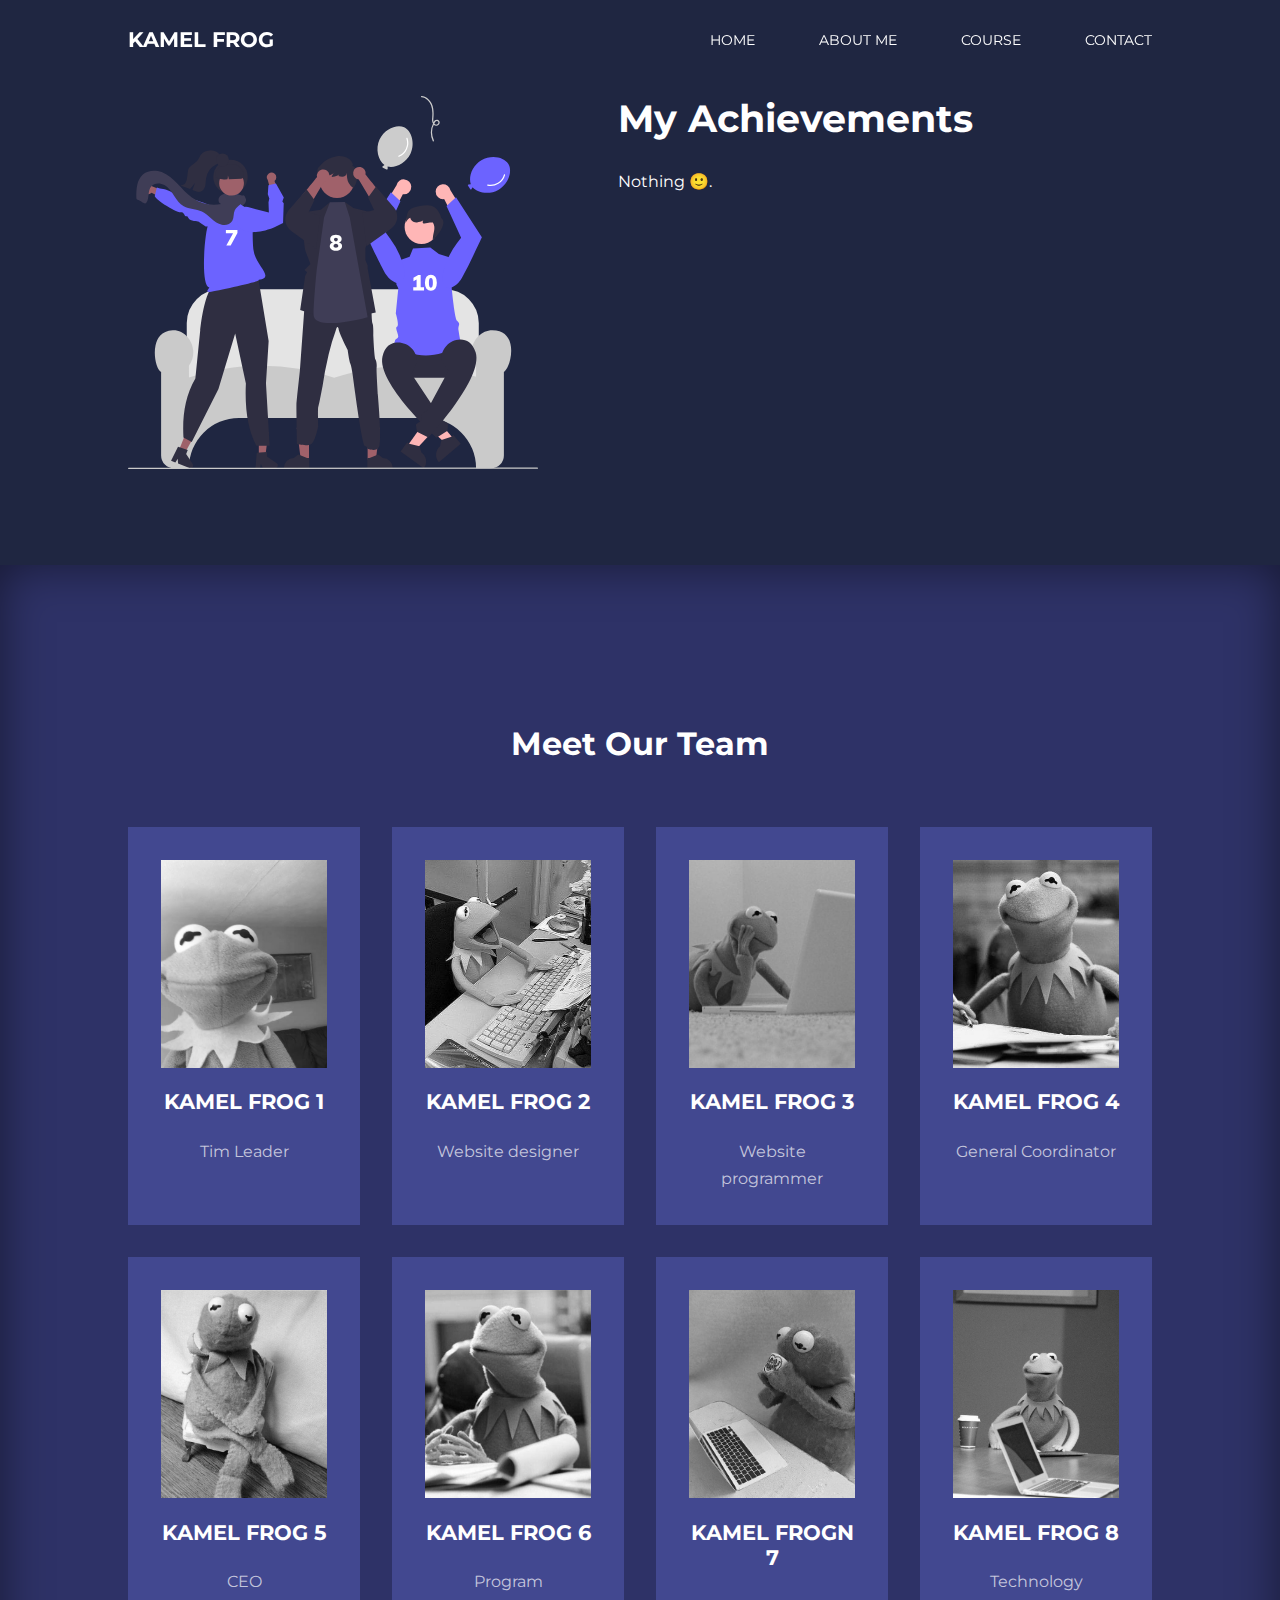
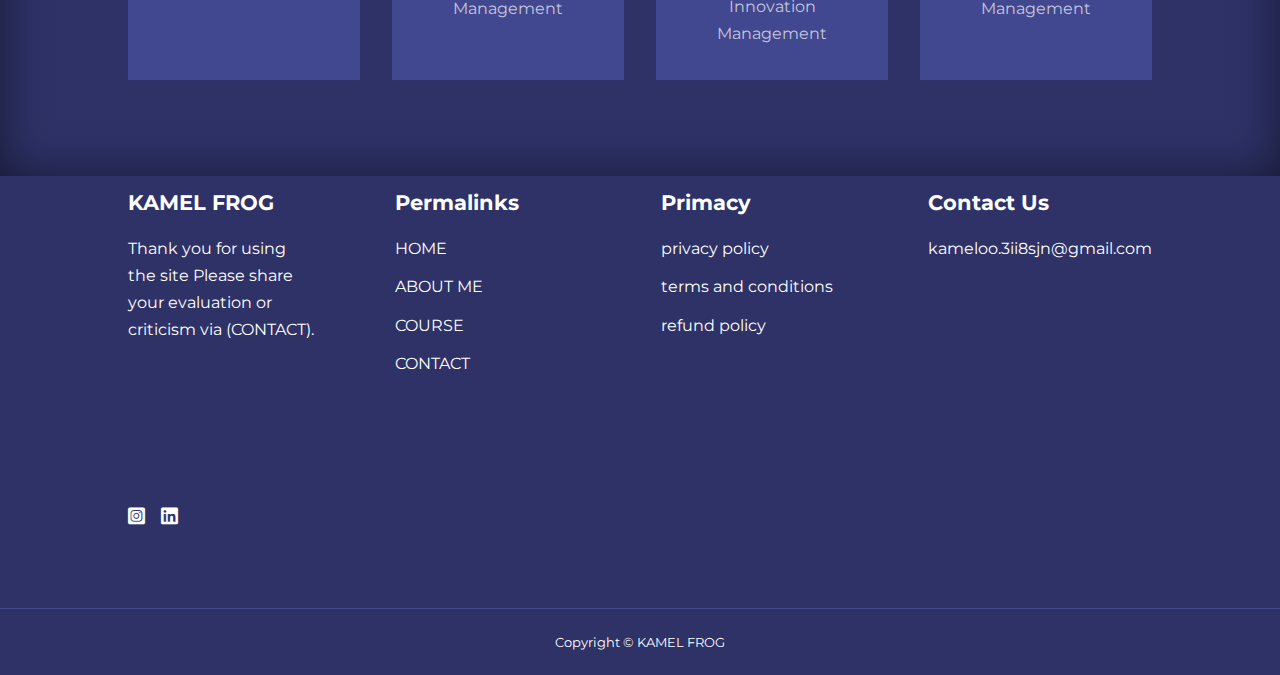
==== about.html @ 3de457ad "Add files via upload" ====
<!DOCTYPE html>
<html lang="en">

<head>
    <meta charset="UTF-8">
    <meta http-equiv="X-UA-Compatible" content="IE=edge">
    <meta name="viewport" content="width=device-width, initial-scale=1.0">
    <title>kamel frog2</title>
    <link rel="stylesheet" href="https://cdnjs.cloudflare.com/ajax/libs/font-awesome/5.15.4/css/all.min.css">
    <link rel="stylesheet" href="./css/about.css">
    <link rel="stylesheet" href="./css/style.css">
    <link rel="preconnect" href="https://fonts.googleapis.com">
    <link rel="preconnect" href="https://fonts.gstatic.com" crossorigin>
    <link
        href="https://fonts.googleapis.com/css2?family=Cairo:wght@200;300;400;500;600;700;800;900;1000&family=Montserrat:wght@300;400;500;600;700;800;900&family=Open+Sans:ital,wght@0,400;1,400;1,700&family=Poppins:ital,wght@0,100;0,200;0,300;0,400;0,500;0,600;0,700;0,800;0,900;1,100;1,200;1,300;1,400;1,500;1,600;1,700;1,800;1,900&display=swap"
        rel="stylesheet">
</head>

<body>
    <nav>
        <div class="container nav_container">
            <a href="index.html">
                <h4>KAMEL FROG</h4>
            </a>
            <ul class="nav_menu">
                <li><a href="index.html">HOME</a></li>
                <li><a href="about.html">ABOUT ME</a></li>
                <li><a href="courses.html">COURSE</a></li>
                <li><a href="contact.html">CONTACT</a></li>
            </ul>
            <button id="open-menu-btn"><i class="fal fa-bars"></i></button>
            <button id="close-menu-btn"><i class="fas fa-times"></i></button>
        </div>
    </nav>








    <section class="achievements">
        <div class="container about_achievements-container">
            <div class="about_achievements-left">
                <img src="/images/about achievements.svg">
            </div>
            <div class="about_achievements-right">
                <h1>My Achievements</h1>
                <p>
                    Nothing 🙂.
                </p>
                <!-- <div class="achievements_cards">
                    <article class="achievements_card">
                        <span class="achievements_icon">
                            <i class="fas fa-video"></i>
                        </span>
                        <h3>450+</h3>
                        <p>courses</p>
                    </article>

                    <article class="achievements_card">
                        <span class="achievements_icon">
                            <i class="fas fa-users"></i>
                        </span>
                        <h3>79,000+</h3>
                        <p>students</p>
                    </article>

                    <article class="achievements_card">
                        <span class="achievements_icon">
                            <i class="fas fa-award"></i>
                        </span>
                        <h3>26</h3>
                        <p>awards</p>
                    </article>
                </div> -->
            </div>
        </div>
    </section>






    <section class="team">
        <h2>Meet Our Team</h2>
        <div class="container team_container">
            <article class="team_member">
                <div class="team_member-images">
                    <img src="/images/kamel1.jpg">
                </div>
                <div class="team_member-info">
                    <h4>KAMEL FROG 1</h4>
                    <p>Tim Leader</p>
                    <div class="team_member-socials">
                        <a href="https://instagram.com/no.bz11?igshid=YmMyMTA2M2Y=" target="_blank"><i class="fab fa-instagram"></i></a>
                        <a  href="https://www.linkedin.com/in/ka-mel-5a6b23267" target="_blank"><i class="fab fa-linkedin-in"></i></a>
                    </div>
                </div>
            </article>

            <article class="team_member">
                <div class="team_member-images">
                    <img src="/images/KAMEL2.jpg">
                </div>
                <div class="team_member-info">
                    <h4>KAMEL FROG 2</h4>
                    <p>Website designer</p>
                    <div class="team_member-socials">
                        <a href="https://instagram.com/no.bz11?igshid=YmMyMTA2M2Y=" target="_blank"><i class="fab fa-instagram"></i></a>
                        <a  href="https://www.linkedin.com/in/ka-mel-5a6b23267" target="_blank"><i class="fab fa-linkedin-in"></i></a>
                    </div>
                </div>
            </article>

            <article class="team_member">
                <div class="team_member-images">
                    <img src="/images/KAMEL3.jpg">
                </div>
                <div class="team_member-info">
                    <h4>KAMEL FROG 3</h4>
                    <p>Website programmer</p>
                    <div class="team_member-socials">
                        <a href="https://instagram.com/no.bz11?igshid=YmMyMTA2M2Y="  target="_blank"><i class="fab fa-instagram"></i></a>
                        <a href="https://www.linkedin.com/in/ka-mel-5a6b23267" target="_blank"><i class="fab fa-linkedin-in"></i></a>
                    </div>
                </div>
            </article>

            <article class="team_member">
                <div class="team_member-images">
                    <img src="/images/KAMEL4.jpg">
                </div>
                <div class="team_member-info">
                    <h4>KAMEL FROG 4</h4>
                    <p>General Coordinator</p>
                    <div class="team_member-socials">
                        <a href="https://instagram.com/no.bz11?igshid=YmMyMTA2M2Y=" target="_blank"><i class="fab fa-instagram"></i></a>
                        <a href="https://www.linkedin.com/in/ka-mel-5a6b23267" target="_blank"><i class="fab fa-linkedin-in"></i></a>
                    </div>
                </div>
            </article>

            <article class="team_member">
                <div class="team_member-images">
                    <img src="/images/KAMEL5.jpg">
                </div>
                <div class="team_member-info">
                    <h4>KAMEL FROG 5</h4>
                    <p>CEO</p>
                    <div class="team_member-socials">
                        <a href="https://instagram.com/no.bz11?igshid=YmMyMTA2M2Y=" target="_blank"><i class="fab fa-instagram"></i></a>
                        <a href="https://www.linkedin.com/in/ka-mel-5a6b23267" target="_blank"><i class="fab fa-linkedin-in"></i></a>
                    </div>
                </div>
            </article>

            <article class="team_member">
                <div class="team_member-images">
                    <img src="/images/KAMEL6.jpg">
                </div>
                <div class="team_member-info">
                    <h4>KAMEL FROG 6</h4>
                    <p>Program Management</p>
                    <div class="team_member-socials">
                        <a href="https://instagram.com/no.bz11?igshid=YmMyMTA2M2Y=" target="_blank"><i class="fab fa-instagram"></i></a>
                        <a href="https://www.linkedin.com/in/ka-mel-5a6b23267" target="_blank"><i class="fab fa-linkedin-in"></i></a>
                    </div>
                </div>
            </article>

            <article class="team_member">
                <div class="team_member-images">
                    <img src="/images/KAMEL7.jpg">
                </div>
                <div class="team_member-info">
                    <h4>KAMEL FROGN 7</h4>
                    <p>Innovation Management</p>
                    <div class="team_member-socials">
                        <a href="https://instagram.com/no.bz11?igshid=YmMyMTA2M2Y=" target="_blank"><i class="fab fa-instagram"></i></a>
                        <a href="https://www.linkedin.com/in/ka-mel-5a6b23267" target="_blank"><i class="fab fa-linkedin-in"></i></a>
                    </div>
                </div>
            </article>

            <article class="team_member">
                <div class="team_member-images">
                    <img src="/images/KAMEL8.jpg">
                </div>
                <div class="team_member-info">
                    <h4>KAMEL FROG 8</h4>
                    <p>Technology Management</p>
                    <div class="team_member-socials">
                        <a href="https://instagram.com/no.bz11?igshid=YmMyMTA2M2Y=" target="_blank"><i class="fab fa-instagram"></i></a>
                        <a href="https://www.linkedin.com/in/ka-mel-5a6b23267" target="_blank"><i class="fab fa-linkedin-in"></i></a>
                    </div>
                </div>
            </article>
        </div>
    </section>






    <footer class="footer">
        <div class="container footer_container">
            <div class="footer_1">
                <a href="index.html" class="footer_logo">
                    <h4>KAMEL FROG</h4>
                </a>
                <p>
                    Thank you for using the site Please share your evaluation or criticism via (CONTACT).
                </p>
            </div>
            <div class="footer_2">
                <h4>Permalinks</h4>
                <ul class="permalinks">
                    <li><a href="index.html">HOME</a></li>
                    <li><a href="about.html">ABOUT ME</a></li>
                    <li><a href="courses.html">COURSE</a></li>
                    <li><a href="contact.html">CONTACT</a></li>
                </ul>
            </div>
            <div class="footer_3">
                <h4>Primacy</h4>
                <ul class="primacy">
                    <li><a href="#">privacy policy</a></li>
                    <li><a href="#">terms and conditions</a></li>
                    <li><a href="#">refund policy</a></li>
                </ul>
            </div>
            <div class="footer_4">
                <h4>Contact Us</h4>
                <div>
                    <p>kameloo.3ii8sjn@gmail.com</p>
                </div>
            </div>
            <ul class="footer_socials">
                <li>
                    <a href="https://instagram.com/no.bz11?igshid=YmMyMTA2M2Y=" target="_blank"><i class="fab fa-instagram-square"></i></a>
                </li>
                <li>
                    <a href="https://www.linkedin.com/in/ka-mel-5a6b23267" target="_blank"><i class="fab fa-linkedin"></i></a>
                </li>
            </ul>
        </div>
        <div class="footer_copyright">
            <small>Copyright &copy; KAMEL FROG</small>
        </div>
    </footer>




    <script src="main.js"></script>











</body>

</html>
---- css/about.css ----
.about_achievements{
    margin-top: 3rem;
}

.about_achievements-container{
    display: grid;
    grid-template-columns: 40% 60%;
    gap: 5rem;
}

.about_achievements-right > p{
    margin: 1.6rem 0 2.5rem;
}

.achievements_cards{
    display: grid;
    grid-template-columns: repeat(3, 1fr);
    gap: 1.5rem;
}

.achievements_card{
    background: var(--color-bg1);
    padding: 1.6rem;
    border-radius: 1rem;
    text-align: center;
    transition: var(--transition);

}
.achievements_card:hover{
    background: var(--color-bg2);
    box-shadow: 0 3rem 3rem rgba(0, 0, 0, 0.3 );
}

.achievements_icon{
    background: var(--color-danger);
    padding: 0.6rem;
    border-radius: 1rem;
    display: inline-block;
    margin-bottom: 2rem;
    font-size: 2rem;
}


.achievements_card:nth-child(2) .achievements_icon{
    background: var(--color-success);
}

.achievements_card:nth-child(3) .achievements_icon{
    background: var(--color-primary);
}

.achievements_card p{
    margin-top: 1rem;
}

.team{
    background: var(--color-bg1);
    box-shadow: inset 0 0 3rem rgba(0, 0, 0, 0.5 );
}

.team_container{
    display: grid;
    grid-template-columns: repeat(4, 1fr);
    gap: 2rem;
}



.team_member{
    background: var(--color-bg2);
    padding: 2rem;
    border: 1px solid transparent;
    transition: var(--transition);
    position: relative;
    overflow: hidden;
}

.team_member:hover{
    background: transparent;
    border-color: var(--color-primary);
}
.team_member-images img{
    filter: saturate(0);
    height: 13rem;
}
.team_member:hover img{
    filter: saturate(1);
}

.team_member-info * {
    text-align: center;
    margin-top: 1.4rem;
}

.team_member-info p {
    color: var(--color-light);
}
.team_member-socials{
    position: absolute;
    top: 50%;
    transform: translateY(-50%);
    right: -100%;
    display: flex;
    flex-direction: column;
    background: var(--color-primary);
    border-radius: 1rem 0 0 1rem;
    box-shadow: -2rem 0 2rem rgba(0, 0, 0, 0.3 );
    transition: var(--transition);
}
.team_member:hover .team_member-socials{
    right: 0;
}

.team_member-socials a{
    padding: 1rem;
}




@media screen  and (max-width: 1024px) {
    .about_achievements{
        margin-top: 2rem;
    }

    .about_achievements-container{
        grid-template-columns: 1fr;
        gap: 4rem;
    }

    .about_achievements-left{
        width: 80%;
        margin: 0 auto;
    }

    .team_container{
        grid-template-columns: repeat(3,1fr);
        gap: 1.5rem;
    }

    .team_member{
        padding: 1rem;
    }
}


@media screen  and (max-width: 600px) {
    .achievements_cards{
        grid-template-columns: 1fr 1fr;
        gap: 0.7rem;
    }

    .team_container{
        grid-template-columns: 1fr 1fr;
        gap: 0.7rem;
    }


    .team_member{
        padding: 0;
    }


    .team_member p{
        margin-bottom: 1.5rem;
    }
}
---- css/style.css ----
* {
  margin: 0;
  padding: 0;
  border: 0;
  outline: 0;
  text-decoration: none;
  list-style: none;
  box-sizing: border-box;
}
:root {
  --color-primary: #6c63ff;
  --color-success: #00bf8e;
  --color-warning: #f7c94b;
  --color-danger: #f75842;
  --color-danger-variant: rgba(247, 88, 66, 0.4);
  --color-width: #fff;
  --color-light: rgba(255, 255, 255, 0.7);
  --color-black: #000;
  --color-bg: #1f2641;
  --color-bg1: #2e3267;
  --color-bg2: #424890;

  --container-width-lg: 80%;
  --container-width-md: 90%;
  --container-width-sm: 94%;

  --transition: all 400ms ease;
}

body {
  font-family: "Montserrat", sans-serif;
  line-height: 1.7;
  color: var(--color-width);
  background: var(--color-bg);
}

.container {
  width: var(--container-width-lg);
  margin: 0 auto;
}
section {
  padding: 6rem 0;
}
section h2 {
  text-align: center;
  margin: 4rem;
}

h1,
h2,
h3,
h4,
h5 {
  line-height: 1.2;
}
h1 {
  font-size: 2.4rem;
}
h2 {
  font-size: 2rem;
}
h3 {
  font-size: 1.6rem;
}
h4 {
  font-size: 1.3rem;
}
a {
  color: var(--color-width);
}

img {
  width: 100%;
  display: block;
  object-fit: cover;
  /* height: 13rem; */
}
.big-name{
  color: yellow;
}
.mid-name{
  color: blue;
}

.smoll-name{
  color: orange;
}

.book{
  color: yellow;
}
.Islamic{
  color: green;
}

.btn {
  display: inline-block;
  background: var(--color-width);
  color: var(--color-black);
  padding: 1rem 2rem;
  border: 1px solid transparent;
  font-weight: 500;
  transition: var(--transition);
}

.btn:hover {
  background: transparent;
  color: var(--color-width);
  border-color: var(--color-width);
}

.btn-primary {
  background: var(--color-danger);
  color: var(--color-width);
}

nav {
  background: transparent;
  width: 100vw;
  height: 5rem;
  position: fixed;
  top: 0;
  z-index: 11;
}
.window-scroll {
  background: var(--color-primary);
  box-shadow: 0 1rem 2rem rgba(0, 0, 0, 0.2);
}

.nav_container {
  height: 100%;
  display: flex;
  justify-content: space-between;
  align-items: center;
}

nav button {
  display: none;
}

.nav_menu {
  display: flex;
  align-items: center;
  gap: 4rem;
}

.nav_menu a {
  font-size: 0.9rem;
  transition: var(--transition);
}

.nav_menu a:hover {
  color: var(--color-bg2);
}

header {
  position: relative;
  top: 5rem;
  height: 70vh;
  margin-bottom: 5rem;
}

.header_container {
  display: grid;
  grid-template-columns: 1fr 1fr;
  align-items: center;
  gap: 5rem;
  height: 100%;
}

.header_left p {
  margin: 1rem 0 2.4rem;
}

.categories {
  background: var(--color-bg1);
  height: 32rem;
}

.categories h1 {
  line-height: 1;
  margin-bottom: 3rem;
}

.categories_container {
  display: grid;
  grid-template-columns: 40% 60%;
}

.categories_left {
  margin-right: 4rem;
}
.categories_left p {
  margin: 1rem 0 3rem;
}
.categories_right {
  display: grid;
  grid-template-columns: repeat(3, 1fr);
  gap: 1.2rem;
}

.category {
  background: var(--color-bg2);
  padding: 2rem;
  border-radius: 2rem;
  transition: var(--transition);
}

.category:hover {
  box-shadow: 0 3rem rgba(0, 0, 0, 0.3);
  z-index: 1;
}

.category:nth-child(2) .category_icon {
  background: var(--color-danger);
}

.category:nth-child(3) .category_icon {
  background: var(--color-success);
}

.category:nth-child(4) .category_icon {
  background: var(--color-warning);
}

.category:nth-child(5) .category_icon {
  background: var(--color-success);
}

.category_icon {
  background: var(--color-primary);
  padding: 0.7rem;
  border-radius: 0.9rem;
}

.category h5 {
  margin: 2rem 0 1rem;
}
.category p {
  font-size: 0.85rem;
}

.courses {
  margin-top: 10rem;
}

.courses_container {
  display: grid;
  grid-template-columns: repeat(3, 1fr);
  gap: 2rem;
}

.course {
  background: var(--color-bg1);
  text-align: center;
  border: 1px solid transparent;
  transition: var(--transition);
}

.course:hover {
  background: transparent;
  border-color: var(--color-primary);
}

.course_info {
  padding: 2rem;
}

.course_info p {
  margin: 1.2rem 0 2rem;
  font-size: 0.9rem;
}

.faqs {
  background: var(--color-bg1);
  box-shadow: inset 0 0 3rem rgba(0, 0, 0, 0.5);
}

.faqs_container {
  display: grid;
  grid-template-columns: 1fr 1fr;
  gap: 1rem;
}

.faq {
  padding: 2rem;
  display: flex;
  align-items: center;
  gap: 1.4rem;
  height: fit-content;
  background: var(--color-primary);
  cursor: pointer;
}
.faq h4 {
  font-size: 1rem;
  line-height: 2.2rem;
}

.faq_icon {
  align-self: flex-start;
  font-size: 1.2rem;
}

.faq p {
  margin-top: 0.8rem;
  display: none;
}

.faq.open p {
  display: block;
}

.testimonials_container {
  overflow-x: hidden;
  position: relative;
  margin-bottom: 5rem;
}

.testimonial {
  padding-top: 2rem;
}

.avatar {
  width: 6rem;
  height: 6rem;
  border-radius: 50%;
  overflow: hidden;
  margin: 0 auto 1rem;
  border: 1rem solid var(--color-bg1);
}
.testimonials_info {
  text-align: center;
}

.testimonial_body {
  background: var(--color-primary);
  padding: 2rem;
  margin-top: 3rem;
  position: relative;
}
.testimonial_body::before {
  content: "";
  display: block;
  background: linear-gradient(
    135deg,
    transparent,
    var(--color-primary),
    var(--color-primary),
    var(--color-primary)
  );
  width: 3rem;
  height: 3rem;
  position: absolute;
  left: 50%;
  top: -1.5rem;
  transform: rotate(45deg);
}
footer {
  background: var(--color-bg1);
  padding-top: 0.9rem;
}
.footer_container {
  display: grid;
  grid-template-columns: repeat(4, 1fr);
  gap: 5rem;
}

.footer_container > div h4 {
  margin-bottom: 1.2rem;
}
.footer_1 p {
  margin: 0 0 2rem;
}
footer ul li {
  margin-bottom: 0.7rem;
}
footer ul li a:hover {
  text-decoration: underline;
}
.footer_socials {
  display: flex;
  gap: 1rem;
  font-size: 1.2rem;
  margin-top: 2rem;
}
.footer_copyright {
  text-align: center;
  margin-top: 4rem;
  padding: 1.2rem 0;
  border-top: 1px solid var(--color-bg2);
}

@media screen and (max-width: 1024px) {
  .container {
    width: var(--container-width-md);
  }
  h1 {
    font-size: 2.2rem;
  }
  h2 {
    font-size: 1.7rem;
  }
  h3 {
    font-size: 1.4rem;
  }
  h4 {
    font-size: 1.2rem;
  }

  nav button {
    display: inline-block;
    background: transparent;
    font-size: 1.8rem;
    color: var(--color-width);
    cursor: pointer;
  }

  nav button#close-menu-btn {
    display: none;
  }
  .nav_menu {
    position: fixed;
    top: 5rem;
    right: 5%;
    height: fit-content;
    width: 18rem;
    flex-direction: column;
    gap: 0;
    display: none;
  }

  .nav_menu li {
    width: 100%;
    height: 5, 8rem;
    animation: animateNavItems 400ms linear forwards;
    transform-origin: top right;
    opacity: 0;
  }

  .nav_menu li:nth-child(2) {
    animation-delay: 200ms;
  }

  .nav_menu li:nth-child(3) {
    animation-delay: 400ms;
  }

  .nav_menu li:nth-child(4) {
    animation-delay: 600ms;
  }

  @keyframes animateNavItems {
    0% {
      transform: rotateZ(-90deg) rotateX(90deg) scale(0.1);
    }
    100% {
      transform: rotateZ(0) rotateX(0) scale(1);
      opacity: 1;
    }
  }

  .nav_menu li a {
    background: var(--color-primary);
    box-shadow: -4rem 6rem 10rem rgba(0, 0, 0, 0.6);
    width: 100%;
    height: 100%;
    display: grid;
    place-items: center;
  }
  .nav_menu li a:hover {
    background: var(--color-bg2);
    color: var(--color-width);
  }

  header {
    height: 52vh;
    margin-bottom: 4rem;
  }

  .header_container {
    gap: 0;
    padding-bottom: 3rem;
  }

  .categories {
    height: auto;
  }

  .categories_container {
    grid-template-columns: 1fr;
    gap: 3rem;
  }

  .categories_left {
    margin-right: 0;
  }

  .course {
    margin-top: 0;
  }

  .courses_container {
    grid-template-columns: 1fr 1fr;
  }

  .faqs_container {
    grid-template-columns: 1fr;
  }
  .faq {
    padding: 1.5rem;
  }

  .footer_container {
    grid-template-columns: 1fr 1fr;
  }
}

@media screen and (max-width: 600px) {
  .courses_container {
    grid-template-columns: 1fr;
  } 

  .container {
    width: var(--container-width-sm);
  }

  .nav_menu {
    right: 3%;
  }

  header {
    height: 100vh;
  }
  .header_container {
    grid-template-columns: 1fr;
    text-align: center;
    margin-top: 0;
  }

  .header_left p {
    margin-bottom: 1.3rem;
  }

  .categories_right {
    grid-template-columns: 1fr 1fr;
    gap: 0.7rem;
  }

  .categories {
    padding: 1rem;
    border-radius: 1rem;
  }

  .category_icon {
    margin-top: 4px;
    display: inline-block;
  }

  .categories_container {
    grid-template-columns: 1fr;
  }

  .testimonial_body {
    padding: 1.2rem;
  }

  .footer_container {
    grid-template-columns: 1fr;
    text-align: center;
    gap: 2rem;
  }

  .footer_1 p {
    margin: 1rem auto;
  }

  .footer_socials {
    justify-content: center;
  }
}
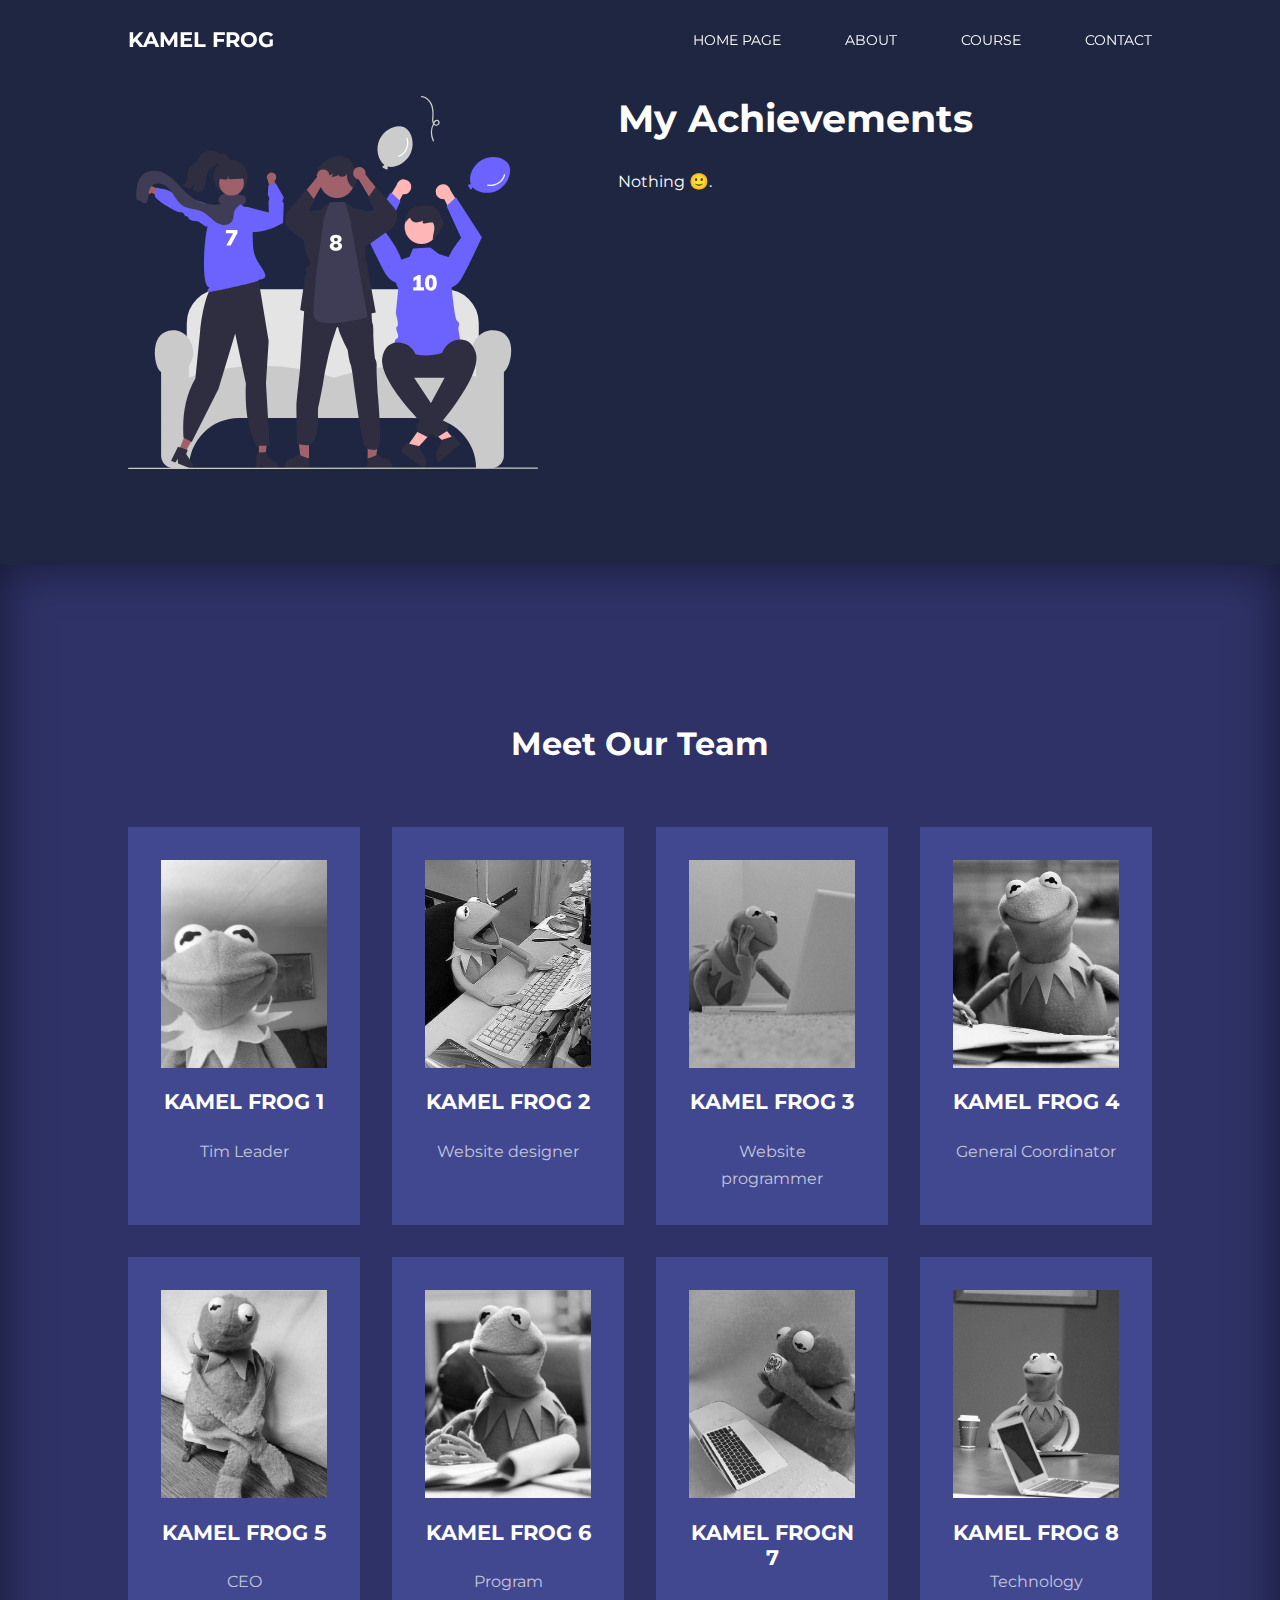
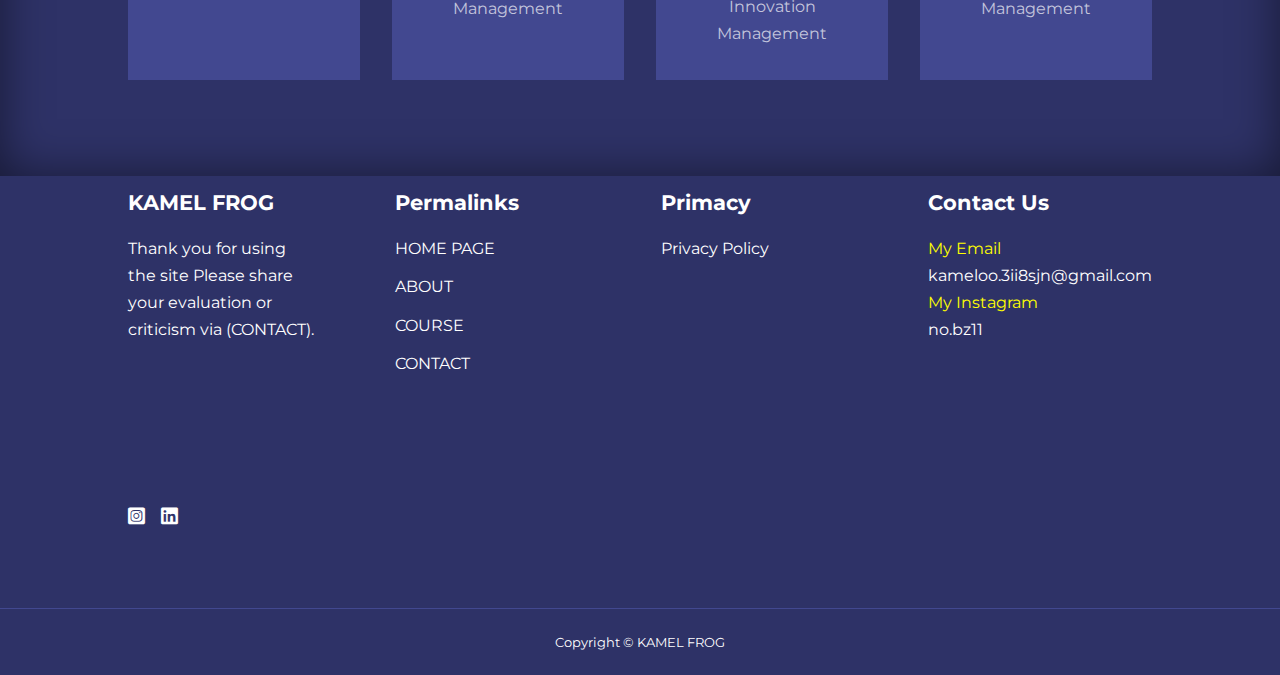
==== commit 501d22a8: "Add files via upload" ====
--- a/about.html
+++ b/about.html
@@ -23,12 +23,12 @@
                 <h4>KAMEL FROG</h4>
             </a>
             <ul class="nav_menu">
-                <li><a href="index.html">HOME</a></li>
-                <li><a href="about.html">ABOUT ME</a></li>
+                <li><a href="index.html">HOME PAGE</a></li>
+                <li><a href="about.html">ABOUT</a></li>
                 <li><a href="courses.html">COURSE</a></li>
                 <li><a href="contact.html">CONTACT</a></li>
             </ul>
-            <button id="open-menu-btn"><i class="fal fa-bars"></i></button>
+            <button id="open-menu-btn"><i class="fa fa-bars"></i></button>
             <button id="close-menu-btn"><i class="fas fa-times"></i></button>
         </div>
     </nav>
@@ -219,8 +219,8 @@
             <div class="footer_2">
                 <h4>Permalinks</h4>
                 <ul class="permalinks">
-                    <li><a href="index.html">HOME</a></li>
-                    <li><a href="about.html">ABOUT ME</a></li>
+                    <li><a href="index.html">HOME PAGE</a></li>
+                    <li><a href="about.html">ABOUT</a></li>
                     <li><a href="courses.html">COURSE</a></li>
                     <li><a href="contact.html">CONTACT</a></li>
                 </ul>
@@ -228,15 +228,20 @@
             <div class="footer_3">
                 <h4>Primacy</h4>
                 <ul class="primacy">
-                    <li><a href="#">privacy policy</a></li>
-                    <li><a href="#">terms and conditions</a></li>
-                    <li><a href="#">refund policy</a></li>
+                    <li><a href="privacy policy.html">Privacy Policy</a></li>
                 </ul>
             </div>
             <div class="footer_4">
                 <h4>Contact Us</h4>
                 <div>
-                    <p>kameloo.3ii8sjn@gmail.com</p>
+                    <p class="smolname"> My Email</p>
+                    <p>
+                        kameloo.3ii8sjn@gmail.com
+                    </p>
+                    <p class="smolname">My Instagram </p>
+                    <p>
+                        no.bz11
+                    </p>
                 </div>
             </div>
             <ul class="footer_socials">
--- a/css/style.css
+++ b/css/style.css
@@ -45,6 +45,7 @@
   text-align: center;
   margin: 4rem;
 }
+
 
 h1,
 h2,
@@ -371,6 +372,15 @@
 .footer_1 p {
   margin: 0 0 2rem;
 }
+.smolname{
+  color: yellow;
+}
+.lino{
+  color: blueviolet;
+}
+.smol{
+  color: black;
+}
 footer ul li {
   margin-bottom: 0.7rem;
 }
@@ -527,6 +537,9 @@
   .nav_menu {
     right: 3%;
   }
+  .nav_menu a{
+    font-size: 1.5rem;
+  }
 
   header {
     height: 100vh;
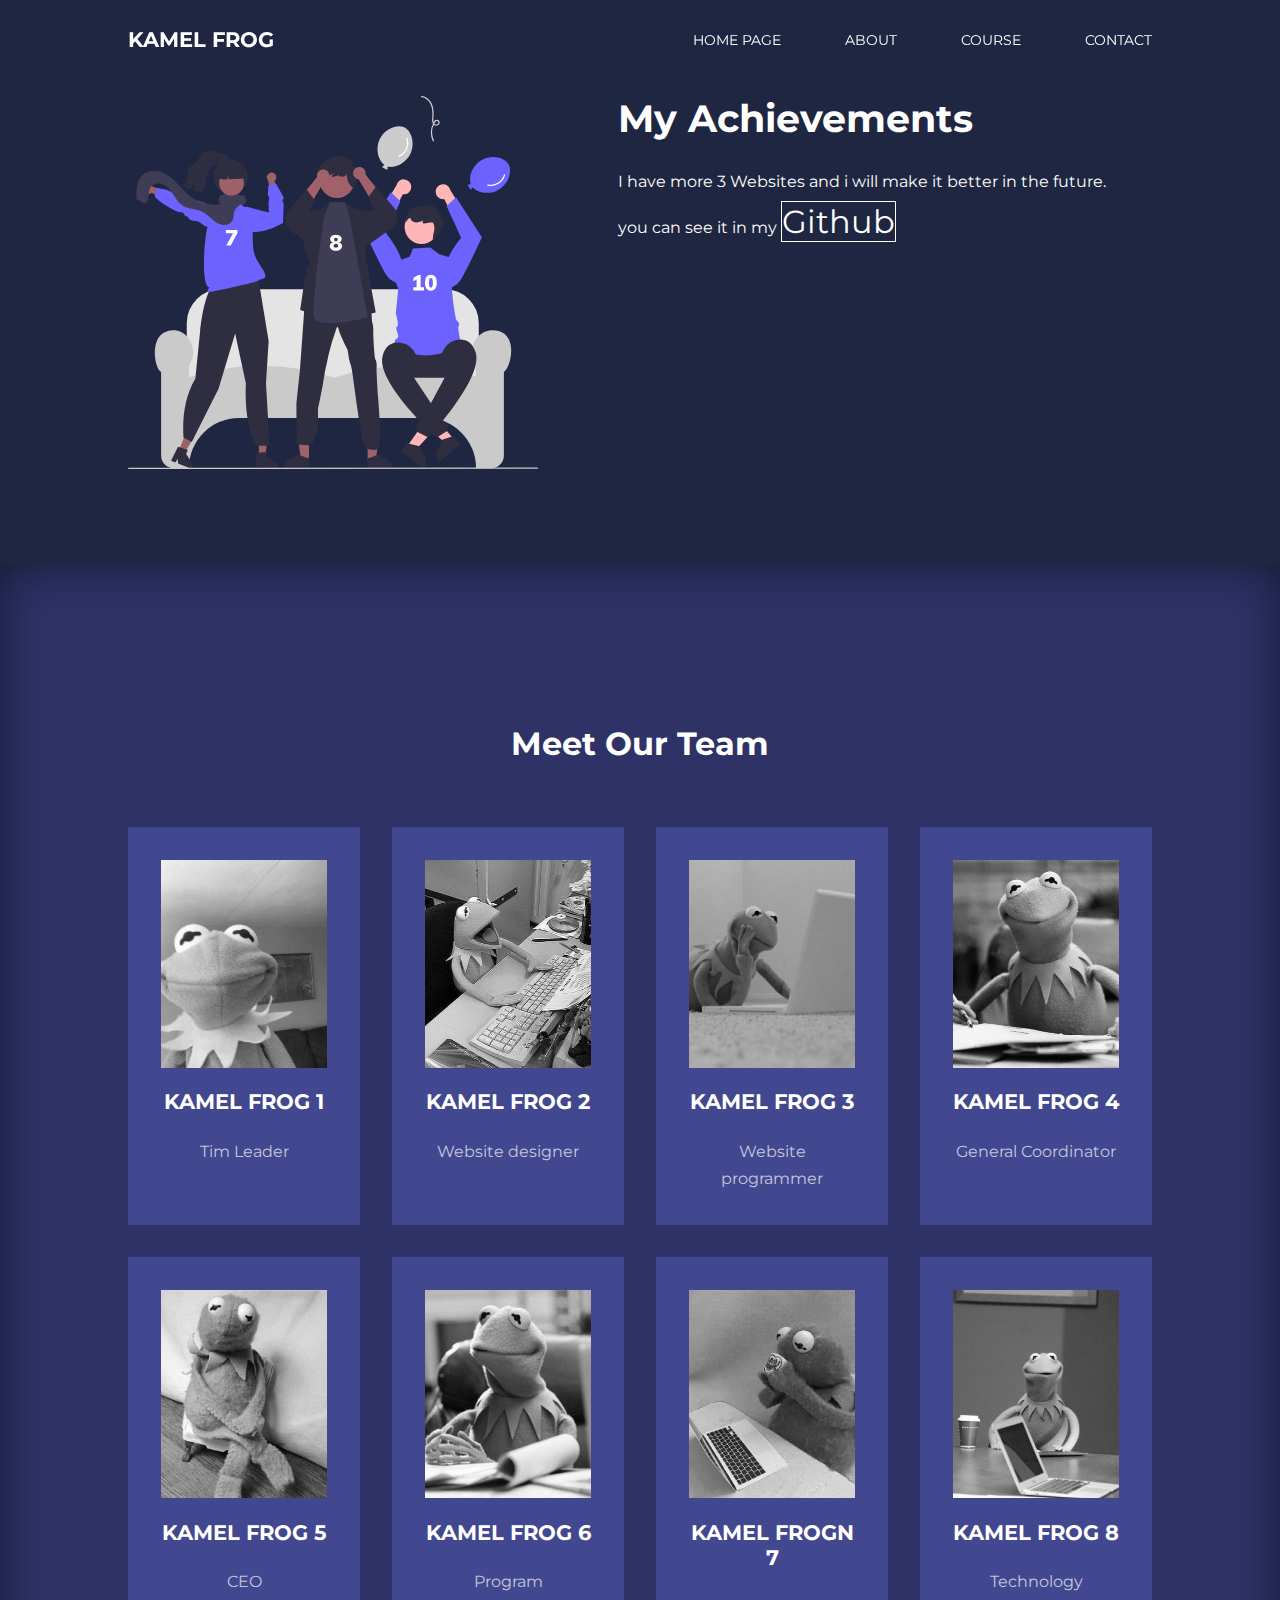
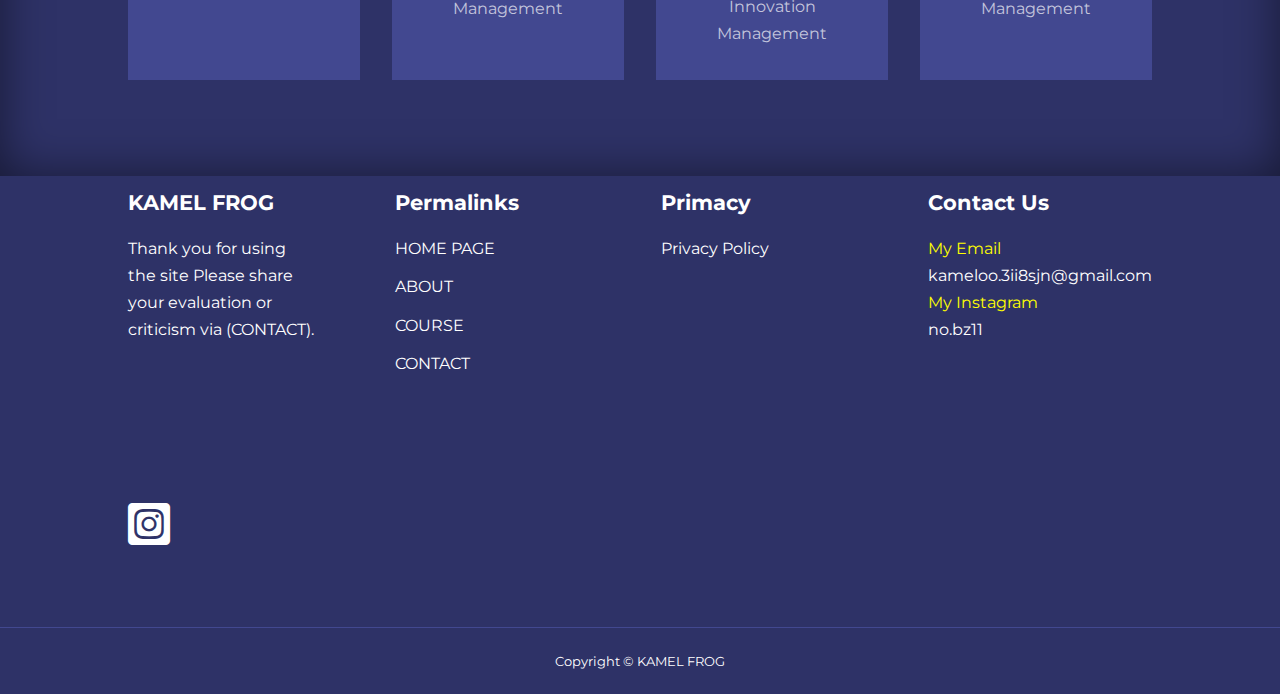
==== commit 2069232d: "Add files via upload" ====
--- a/about.html
+++ b/about.html
@@ -48,7 +48,9 @@
             <div class="about_achievements-right">
                 <h1>My Achievements</h1>
                 <p>
-                    Nothing 🙂.
+                    I have more 3 Websites and i will make it better in the future.
+                    <br>
+                    you can see it in my <a href="https://github.com/tinyfroggy" target="_blank" style="font-size: 2rem; color: white; border: solid 1px white;">Github</a>
                 </p>
                 <!-- <div class="achievements_cards">
                     <article class="achievements_card">
@@ -96,7 +98,6 @@
                     <p>Tim Leader</p>
                     <div class="team_member-socials">
                         <a href="https://instagram.com/no.bz11?igshid=YmMyMTA2M2Y=" target="_blank"><i class="fab fa-instagram"></i></a>
-                        <a  href="https://www.linkedin.com/in/ka-mel-5a6b23267" target="_blank"><i class="fab fa-linkedin-in"></i></a>
                     </div>
                 </div>
             </article>
@@ -110,7 +111,6 @@
                     <p>Website designer</p>
                     <div class="team_member-socials">
                         <a href="https://instagram.com/no.bz11?igshid=YmMyMTA2M2Y=" target="_blank"><i class="fab fa-instagram"></i></a>
-                        <a  href="https://www.linkedin.com/in/ka-mel-5a6b23267" target="_blank"><i class="fab fa-linkedin-in"></i></a>
                     </div>
                 </div>
             </article>
@@ -124,7 +124,6 @@
                     <p>Website programmer</p>
                     <div class="team_member-socials">
                         <a href="https://instagram.com/no.bz11?igshid=YmMyMTA2M2Y="  target="_blank"><i class="fab fa-instagram"></i></a>
-                        <a href="https://www.linkedin.com/in/ka-mel-5a6b23267" target="_blank"><i class="fab fa-linkedin-in"></i></a>
                     </div>
                 </div>
             </article>
@@ -138,7 +137,6 @@
                     <p>General Coordinator</p>
                     <div class="team_member-socials">
                         <a href="https://instagram.com/no.bz11?igshid=YmMyMTA2M2Y=" target="_blank"><i class="fab fa-instagram"></i></a>
-                        <a href="https://www.linkedin.com/in/ka-mel-5a6b23267" target="_blank"><i class="fab fa-linkedin-in"></i></a>
                     </div>
                 </div>
             </article>
@@ -152,7 +150,6 @@
                     <p>CEO</p>
                     <div class="team_member-socials">
                         <a href="https://instagram.com/no.bz11?igshid=YmMyMTA2M2Y=" target="_blank"><i class="fab fa-instagram"></i></a>
-                        <a href="https://www.linkedin.com/in/ka-mel-5a6b23267" target="_blank"><i class="fab fa-linkedin-in"></i></a>
                     </div>
                 </div>
             </article>
@@ -166,7 +163,6 @@
                     <p>Program Management</p>
                     <div class="team_member-socials">
                         <a href="https://instagram.com/no.bz11?igshid=YmMyMTA2M2Y=" target="_blank"><i class="fab fa-instagram"></i></a>
-                        <a href="https://www.linkedin.com/in/ka-mel-5a6b23267" target="_blank"><i class="fab fa-linkedin-in"></i></a>
                     </div>
                 </div>
             </article>
@@ -180,7 +176,6 @@
                     <p>Innovation Management</p>
                     <div class="team_member-socials">
                         <a href="https://instagram.com/no.bz11?igshid=YmMyMTA2M2Y=" target="_blank"><i class="fab fa-instagram"></i></a>
-                        <a href="https://www.linkedin.com/in/ka-mel-5a6b23267" target="_blank"><i class="fab fa-linkedin-in"></i></a>
                     </div>
                 </div>
             </article>
@@ -194,7 +189,6 @@
                     <p>Technology Management</p>
                     <div class="team_member-socials">
                         <a href="https://instagram.com/no.bz11?igshid=YmMyMTA2M2Y=" target="_blank"><i class="fab fa-instagram"></i></a>
-                        <a href="https://www.linkedin.com/in/ka-mel-5a6b23267" target="_blank"><i class="fab fa-linkedin-in"></i></a>
                     </div>
                 </div>
             </article>
@@ -246,10 +240,7 @@
             </div>
             <ul class="footer_socials">
                 <li>
-                    <a href="https://instagram.com/no.bz11?igshid=YmMyMTA2M2Y=" target="_blank"><i class="fab fa-instagram-square"></i></a>
-                </li>
-                <li>
-                    <a href="https://www.linkedin.com/in/ka-mel-5a6b23267" target="_blank"><i class="fab fa-linkedin"></i></a>
+                    <a href="https://instagram.com/no.bz11?igshid=YmMyMTA2M2Y=" target="_blank"><i class="fab fa-instagram-square" style="font-size: 3rem;"></i></a>
                 </li>
             </ul>
         </div>
--- a/css/style.css
+++ b/css/style.css
@@ -420,7 +420,7 @@
   nav button {
     display: inline-block;
     background: transparent;
-    font-size: 1.8rem;
+    font-size: 2rem;
     color: var(--color-width);
     cursor: pointer;
   }
